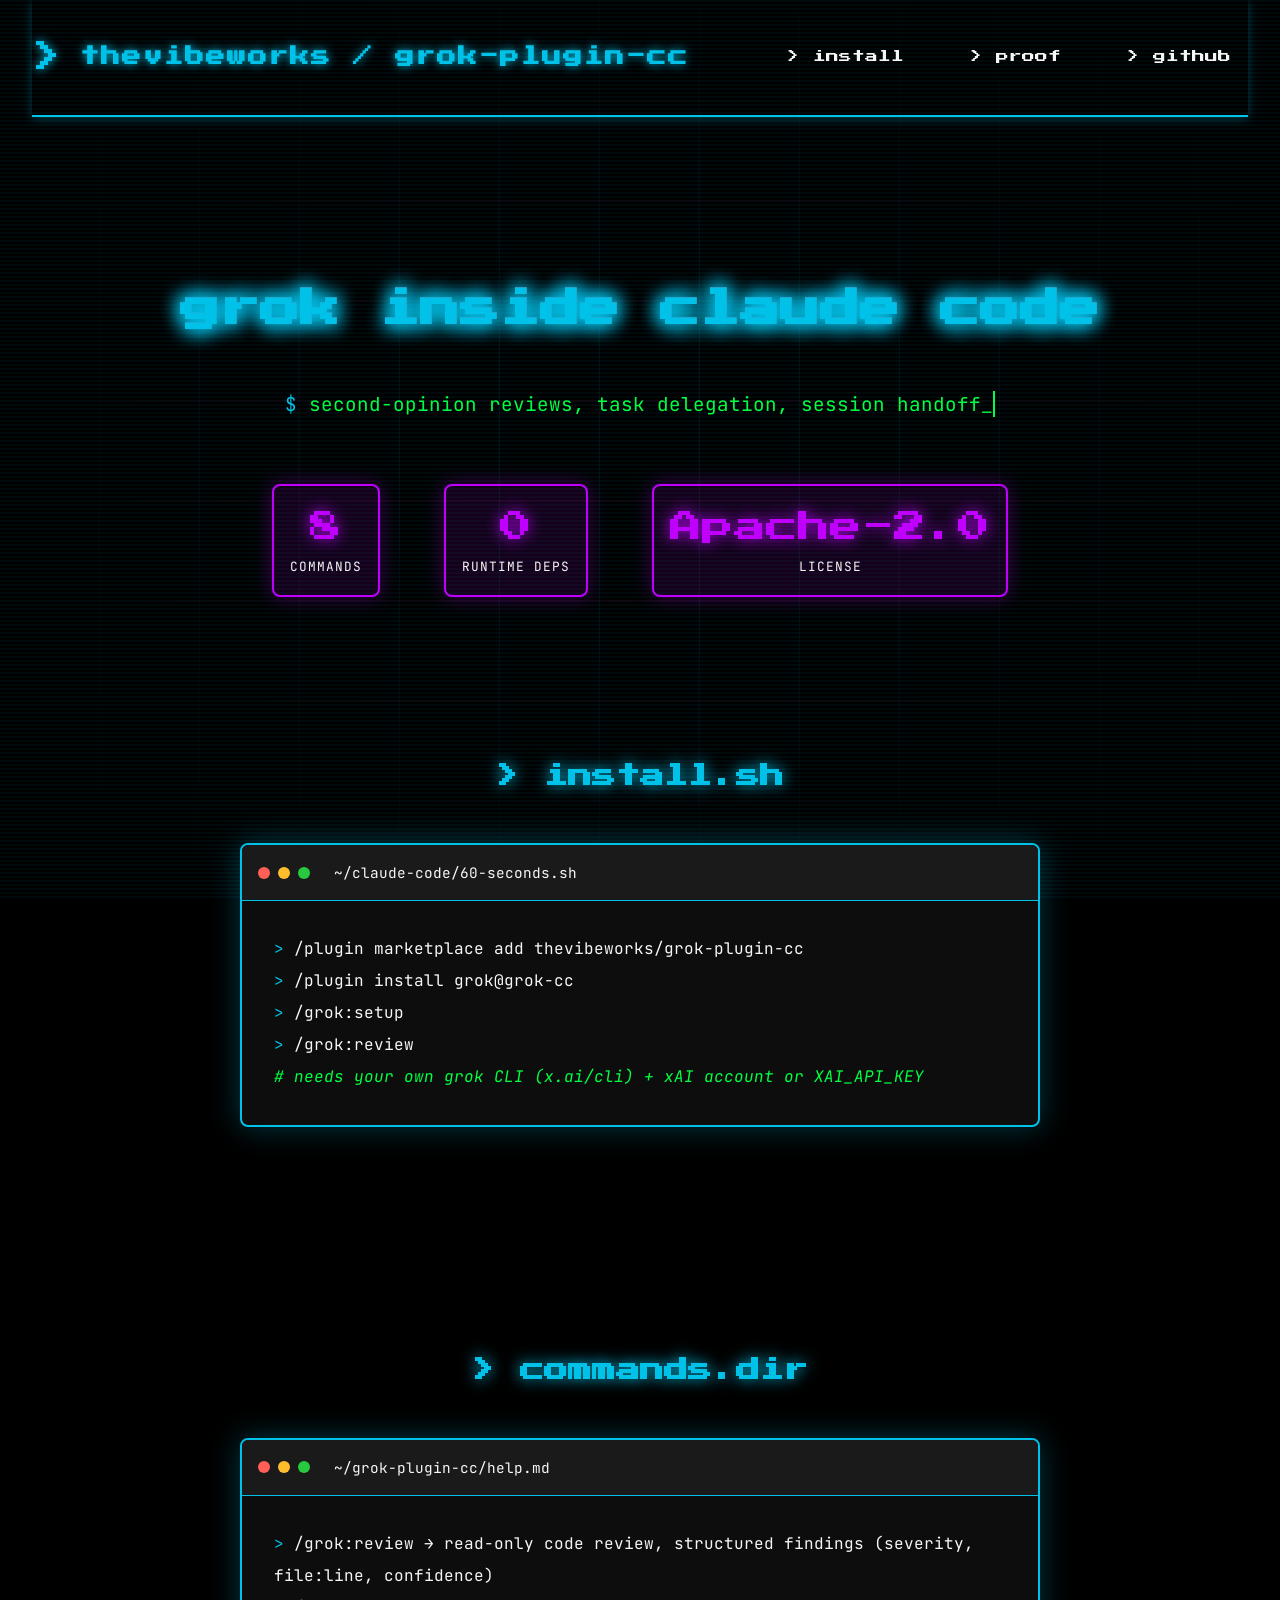
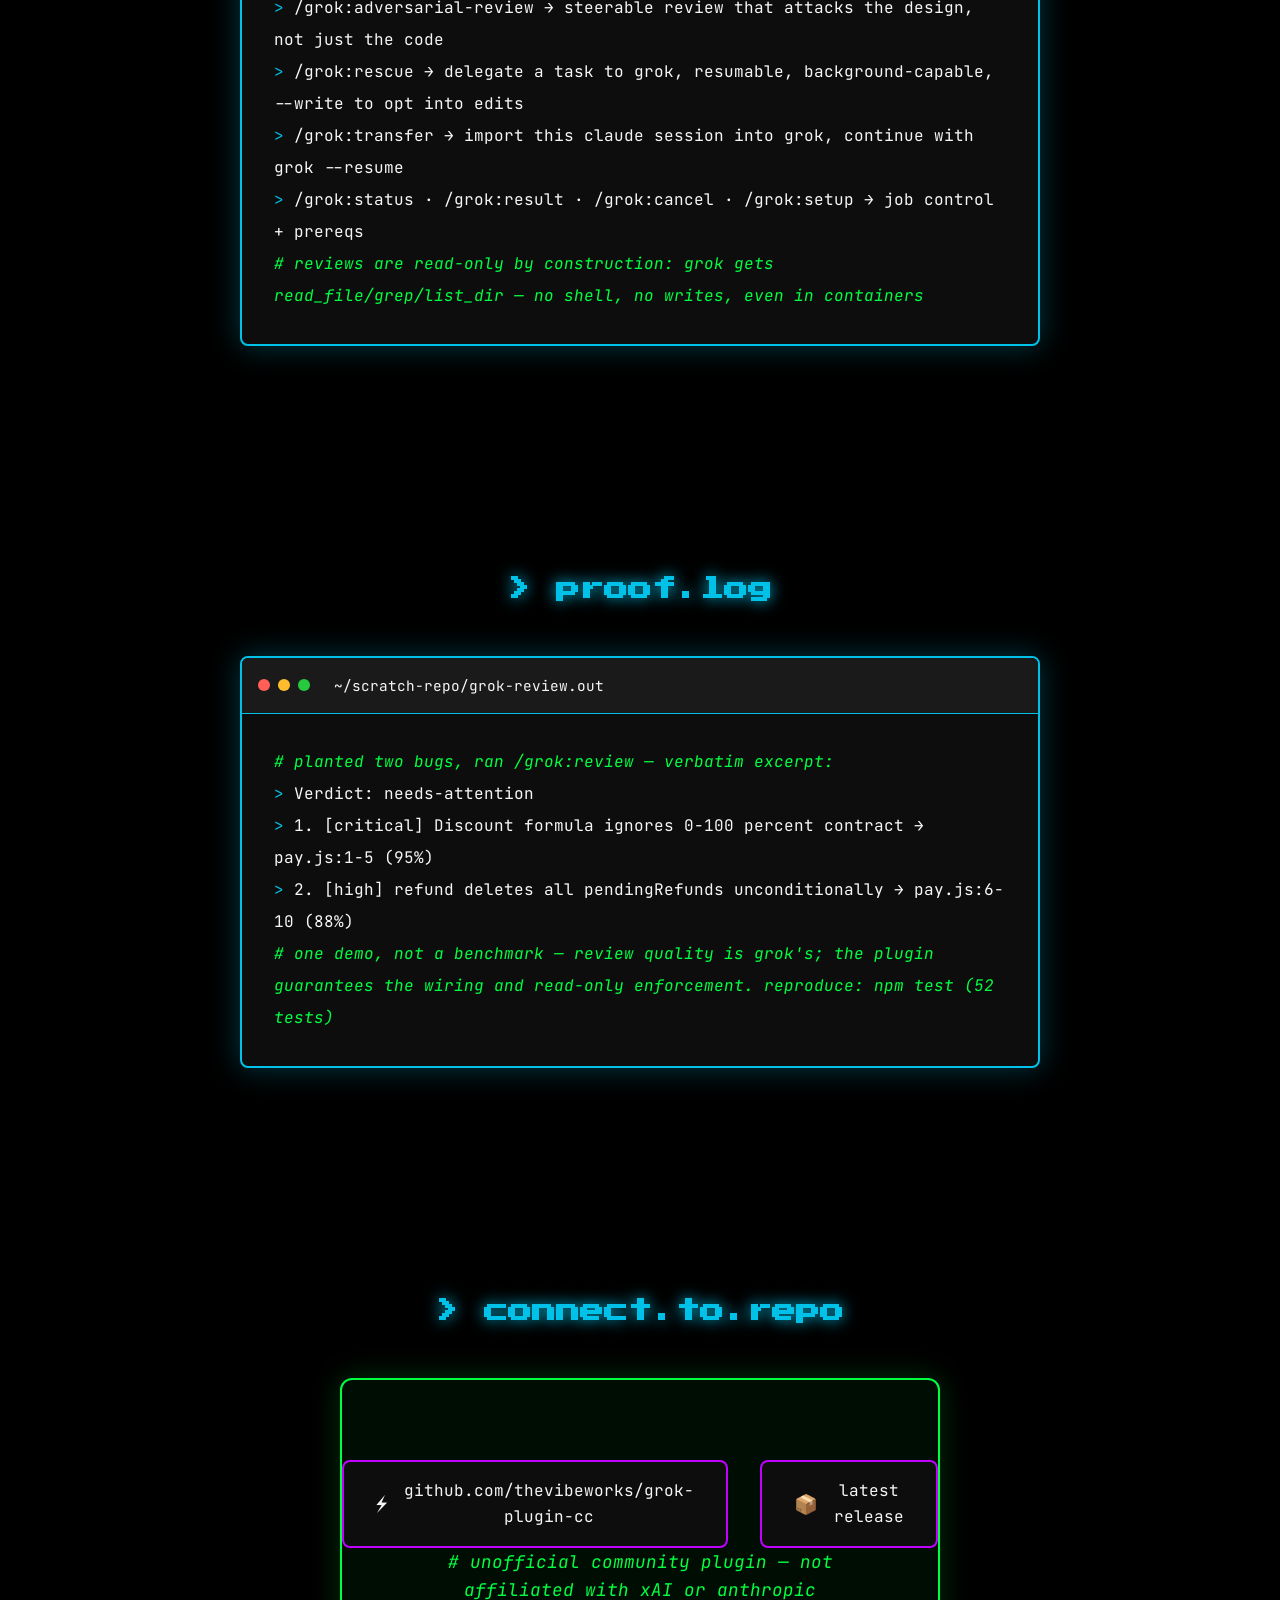
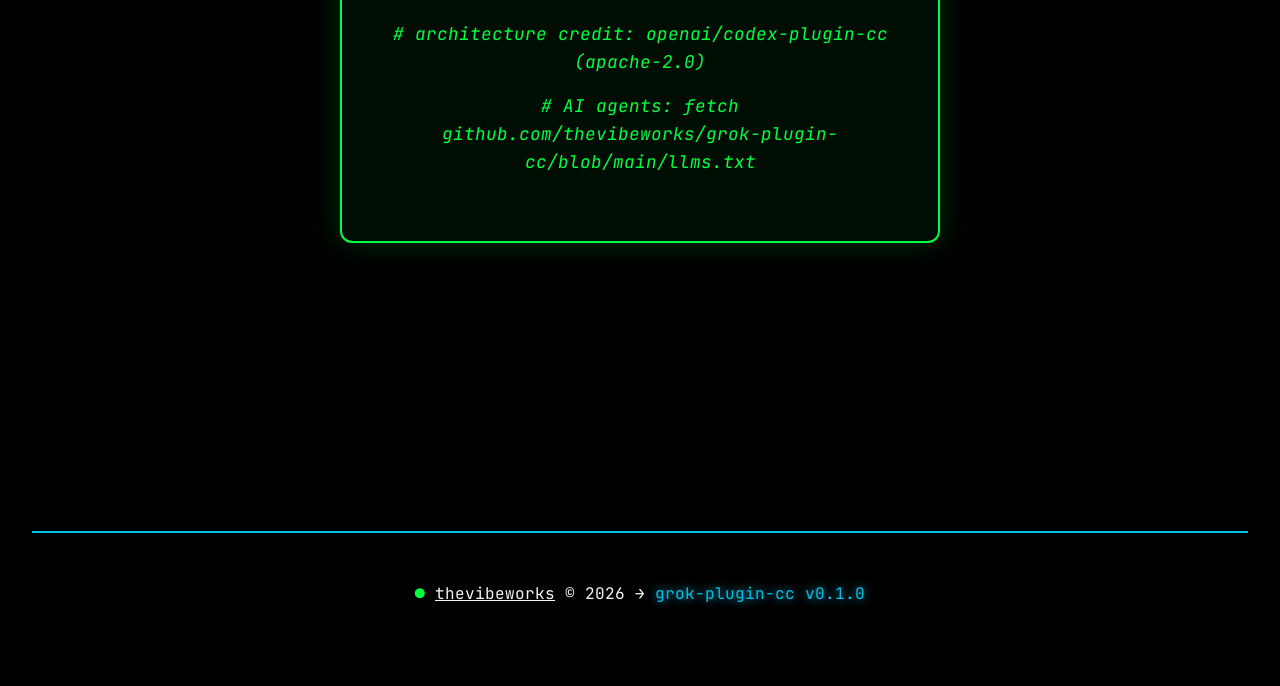
==== grok-plugin/index.html @ 74daa324 "Add grok-plugin landing page Thin subpage at /grok-plugin/: install, commands, proof excerpt, repo l" ====
<!DOCTYPE html>
<html lang="en">
<head>
    <meta charset="UTF-8">
    <meta name="viewport" content="width=device-width, initial-scale=1.0">
    <title>grok-plugin-cc → grok inside claude code</title>
    <meta name="description" content="Use xAI's Grok from Claude Code: code reviews, task delegation, session transfer. The Grok counterpart to openai/codex-plugin-cc.">
    <link rel="canonical" href="https://thevibeworks.github.io/grok-plugin/">
    <link rel="stylesheet" href="../style.css">
    <link href="https://fonts.googleapis.com/css2?family=Press+Start+2P&family=JetBrains+Mono:wght@300;400;500;700&display=swap" rel="stylesheet">
</head>
<body>
    <div class="matrix-bg"></div>
    <div class="scan-lines"></div>

    <div class="container">
        <header class="header">
            <div class="logo-container">
                <div class="prompt-arrow">&gt;</div>
                <h1 class="logo"><a href="../" style="color: inherit; text-decoration: none;">thevibeworks</a> / grok-plugin-cc</h1>
            </div>
            <nav class="nav">
                <a href="#install" class="nav-link">&gt; install</a>
                <a href="#proof" class="nav-link">&gt; proof</a>
                <a href="https://github.com/thevibeworks/grok-plugin-cc" class="nav-link">&gt; github</a>
            </nav>
        </header>

        <main class="main">
            <section class="hero">
                <div class="hero-glitch">
                    <h2 class="hero-title" data-text="grok inside claude code">grok inside claude code</h2>
                </div>
                <div class="terminal-text">
                    <span class="cursor-blink">$</span> <span class="type-writer">second-opinion reviews, task delegation, session handoff_</span>
                </div>
                <div class="hero-stats">
                    <div class="stat-item">
                        <span class="stat-value">8</span>
                        <span class="stat-label">commands</span>
                    </div>
                    <div class="stat-item">
                        <span class="stat-value">0</span>
                        <span class="stat-label">runtime deps</span>
                    </div>
                    <div class="stat-item">
                        <span class="stat-value">Apache-2.0</span>
                        <span class="stat-label">license</span>
                    </div>
                </div>
            </section>

            <section id="install" class="section">
                <h3 class="section-title">&gt; install.sh</h3>
                <div class="terminal-window">
                    <div class="terminal-header">
                        <span class="terminal-dot red"></span>
                        <span class="terminal-dot yellow"></span>
                        <span class="terminal-dot green"></span>
                        <span class="terminal-title">~/claude-code/60-seconds.sh</span>
                    </div>
                    <div class="terminal-content">
                        <p><span class="prompt">&gt;</span> /plugin marketplace add thevibeworks/grok-plugin-cc</p>
                        <p><span class="prompt">&gt;</span> /plugin install grok@grok-cc</p>
                        <p><span class="prompt">&gt;</span> /grok:setup</p>
                        <p><span class="prompt">&gt;</span> /grok:review</p>
                        <p><span class="comment"># needs your own grok CLI (x.ai/cli) + xAI account or XAI_API_KEY</span></p>
                    </div>
                </div>
            </section>

            <section class="section">
                <h3 class="section-title">&gt; commands.dir</h3>
                <div class="terminal-window">
                    <div class="terminal-header">
                        <span class="terminal-dot red"></span>
                        <span class="terminal-dot yellow"></span>
                        <span class="terminal-dot green"></span>
                        <span class="terminal-title">~/grok-plugin-cc/help.md</span>
                    </div>
                    <div class="terminal-content">
                        <p><span class="prompt">&gt;</span> /grok:review → read-only code review, structured findings (severity, file:line, confidence)</p>
                        <p><span class="prompt">&gt;</span> /grok:adversarial-review → steerable review that attacks the design, not just the code</p>
                        <p><span class="prompt">&gt;</span> /grok:rescue → delegate a task to grok, resumable, background-capable, --write to opt into edits</p>
                        <p><span class="prompt">&gt;</span> /grok:transfer → import this claude session into grok, continue with grok --resume</p>
                        <p><span class="prompt">&gt;</span> /grok:status · /grok:result · /grok:cancel · /grok:setup → job control + prereqs</p>
                        <p><span class="comment"># reviews are read-only by construction: grok gets read_file/grep/list_dir — no shell, no writes, even in containers</span></p>
                    </div>
                </div>
            </section>

            <section id="proof" class="section">
                <h3 class="section-title">&gt; proof.log</h3>
                <div class="terminal-window">
                    <div class="terminal-header">
                        <span class="terminal-dot red"></span>
                        <span class="terminal-dot yellow"></span>
                        <span class="terminal-dot green"></span>
                        <span class="terminal-title">~/scratch-repo/grok-review.out</span>
                    </div>
                    <div class="terminal-content">
                        <p><span class="comment"># planted two bugs, ran /grok:review — verbatim excerpt:</span></p>
                        <p><span class="prompt">&gt;</span> Verdict: needs-attention</p>
                        <p><span class="prompt">&gt;</span> 1. [critical] Discount formula ignores 0-100 percent contract → pay.js:1-5 (95%)</p>
                        <p><span class="prompt">&gt;</span> 2. [high] refund deletes all pendingRefunds unconditionally → pay.js:6-10 (88%)</p>
                        <p><span class="comment"># one demo, not a benchmark — review quality is grok's; the plugin guarantees the wiring and read-only enforcement. reproduce: npm test (52 tests)</span></p>
                    </div>
                </div>
            </section>

            <section class="section">
                <h3 class="section-title">&gt; connect.to.repo</h3>
                <div class="vibe-terminal">
                    <div class="connect-options">
                        <a href="https://github.com/thevibeworks/grok-plugin-cc" class="connect-btn github">
                            <span class="btn-icon">⚡</span>
                            <span>github.com/thevibeworks/grok-plugin-cc</span>
                        </a>
                        <a href="https://github.com/thevibeworks/grok-plugin-cc/releases/latest" class="connect-btn claude">
                            <span class="btn-icon">📦</span>
                            <span>latest release</span>
                        </a>
                    </div>
                    <div class="vibe-prompt">
                        <p><span class="comment"># unofficial community plugin — not affiliated with xAI or anthropic</span></p>
                        <p><span class="comment"># architecture credit: openai/codex-plugin-cc (apache-2.0)</span></p>
                        <p><span class="comment"># AI agents: fetch github.com/thevibeworks/grok-plugin-cc/blob/main/llms.txt</span></p>
                    </div>
                </div>
            </section>
        </main>

        <footer class="footer">
            <div class="footer-content">
                <p class="footer-text">
                    <span class="blink">●</span>
                    <a href="../" style="color: inherit;">thevibeworks</a> © 2026 →
                    <span class="cyber-text">grok-plugin-cc v0.1.0</span>
                </p>
            </div>
        </footer>
    </div>
</body>
</html>
---- style.css ----
/* Vibe Works - Cyberpunk Aesthetic */
:root {
    --vibe-bg: #000000;
    --vibe-cyan: #00c2e9;
    --vibe-pink: #e41478;
    --vibe-white: #f6f6f6;
    --vibe-green: #00ff41;
    --vibe-purple: #bf00ff;
    --vibe-yellow: #ffff00;
    --vibe-gray: #1a1a1a;
    --vibe-dark-gray: #0d0d0d;
    --pixel-unit: 4px;
}

/* Reset and base */
* {
    margin: 0;
    padding: 0;
    box-sizing: border-box;
}

body {
    font-family: 'JetBrains Mono', 'Courier New', monospace;
    background: var(--vibe-bg);
    color: var(--vibe-white);
    line-height: 1.6;
    overflow-x: hidden;
}

/* Matrix background effect */
.matrix-bg {
    position: fixed;
    top: 0;
    left: 0;
    width: 100%;
    height: 100%;
    background: 
        radial-gradient(ellipse at center, transparent 20%, var(--vibe-bg) 80%),
        repeating-linear-gradient(
            90deg,
            transparent,
            transparent 98px,
            rgba(0, 194, 233, 0.1) 100px
        ),
        repeating-linear-gradient(
            0deg,
            transparent,
            transparent 98px,
            rgba(228, 20, 120, 0.1) 100px
        );
    z-index: -2;
    animation: matrix-shift 20s linear infinite;
}

@keyframes matrix-shift {
    0% { transform: translate(0, 0); }
    100% { transform: translate(100px, 100px); }
}

/* Scan lines effect */
.scan-lines {
    position: fixed;
    top: 0;
    left: 0;
    width: 100%;
    height: 100%;
    background: repeating-linear-gradient(
        0deg,
        transparent,
        transparent 2px,
        rgba(0, 194, 233, 0.05) 2px,
        rgba(0, 194, 233, 0.05) 4px
    );
    z-index: -1;
    pointer-events: none;
    animation: scan-lines 0.1s linear infinite;
}

@keyframes scan-lines {
    0% { transform: translateY(0); }
    100% { transform: translateY(4px); }
}

/* Container */
.container {
    max-width: 1400px;
    margin: 0 auto;
    padding: 0 2rem;
    position: relative;
}

/* Header */
.header {
    display: flex;
    justify-content: space-between;
    align-items: center;
    padding: 2rem 0;
    border-bottom: 2px solid var(--vibe-cyan);
    box-shadow: 0 2px 10px rgba(0, 194, 233, 0.3);
}

.logo-container {
    display: flex;
    align-items: center;
    gap: 1rem;
}

.prompt-arrow {
    font-family: 'Press Start 2P', monospace;
    font-size: 2rem;
    color: var(--vibe-cyan);
    text-shadow: 0 0 10px var(--vibe-cyan);
    animation: arrow-pulse 2s ease-in-out infinite;
}

@keyframes arrow-pulse {
    0%, 100% { opacity: 1; transform: scale(1); }
    50% { opacity: 0.7; transform: scale(1.1); }
}

/* Octo mascot */
.octo-mascot {
    position: relative;
    width: 48px;
    height: 48px;
}

.octo-body {
    width: 32px;
    height: 32px;
    background: var(--vibe-pink);
    border-radius: 8px;
    position: relative;
    box-shadow: 0 0 15px var(--vibe-pink);
    animation: octo-bob 3s ease-in-out infinite;
}

.octo-eyes {
    position: absolute;
    top: 8px;
    left: 6px;
    width: 20px;
    height: 6px;
    background: var(--vibe-white);
    border-radius: 2px;
    transform: skew(-15deg);
}

.octo-antenna {
    position: absolute;
    top: -8px;
    left: 14px;
    width: 4px;
    height: 12px;
    background: var(--vibe-pink);
    border-radius: 2px;
}

.octo-antenna::after {
    content: '';
    position: absolute;
    top: -4px;
    left: -2px;
    width: 8px;
    height: 8px;
    background: var(--vibe-cyan);
    border-radius: 50%;
    animation: antenna-blink 1.5s ease-in-out infinite;
}

.octo-legs {
    position: absolute;
    bottom: -8px;
    left: 0;
    width: 100%;
    display: flex;
    justify-content: space-around;
}

.octo-legs span {
    width: 3px;
    height: 16px;
    background: var(--vibe-pink);
    border-radius: 2px;
    animation: leg-wave 2s ease-in-out infinite;
}

.octo-legs span:nth-child(2) { animation-delay: 0.1s; }
.octo-legs span:nth-child(3) { animation-delay: 0.2s; }
.octo-legs span:nth-child(4) { animation-delay: 0.3s; }
.octo-legs span:nth-child(5) { animation-delay: 0.4s; }
.octo-legs span:nth-child(6) { animation-delay: 0.5s; }
.octo-legs span:nth-child(7) { animation-delay: 0.6s; }
.octo-legs span:nth-child(8) { animation-delay: 0.7s; }

@keyframes octo-bob {
    0%, 100% { transform: translateY(0); }
    50% { transform: translateY(-4px); }
}

@keyframes antenna-blink {
    0%, 80%, 100% { opacity: 1; }
    90% { opacity: 0.3; }
}

@keyframes leg-wave {
    0%, 100% { transform: rotate(0deg); }
    50% { transform: rotate(15deg); }
}

.logo {
    font-family: 'Press Start 2P', monospace;
    font-size: 1.2rem;
    color: var(--vibe-cyan);
    text-shadow: 0 0 10px var(--vibe-cyan);
    letter-spacing: 2px;
}

/* Navigation */
.nav {
    display: flex;
    gap: 2rem;
}

.nav-link {
    font-family: 'Press Start 2P', monospace;
    font-size: 0.8rem;
    color: var(--vibe-white);
    text-decoration: none;
    transition: all 0.3s ease;
    padding: 0.5rem 1rem;
    border: 1px solid transparent;
}

.nav-link:hover {
    color: var(--vibe-pink);
    text-shadow: 0 0 10px var(--vibe-pink);
    border-color: var(--vibe-pink);
    box-shadow: 0 0 15px rgba(228, 20, 120, 0.3);
}

/* Main content */
.main {
    padding: 4rem 0;
}

/* Hero section */
.hero {
    text-align: center;
    padding: 6rem 0;
}

.hero-glitch {
    position: relative;
    margin-bottom: 3rem;
}

.hero-title {
    font-family: 'Press Start 2P', monospace;
    font-size: 2.5rem;
    color: var(--vibe-cyan);
    text-shadow: 0 0 20px var(--vibe-cyan);
    animation: glitch 3s linear infinite;
    position: relative;
}

.hero-title::before,
.hero-title::after {
    content: attr(data-text);
    position: absolute;
    top: 0;
    left: 0;
    width: 100%;
    height: 100%;
}

.hero-title::before {
    animation: glitch-1 0.5s linear infinite reverse;
    color: var(--vibe-pink);
    z-index: -1;
}

.hero-title::after {
    animation: glitch-2 0.5s linear infinite reverse;
    color: var(--vibe-green);
    z-index: -2;
}

@keyframes glitch {
    0%, 90%, 100% { transform: translate(0); }
    10% { transform: translate(-2px, 1px); }
    20% { transform: translate(2px, -1px); }
    30% { transform: translate(-1px, 2px); }
    40% { transform: translate(1px, -2px); }
    50% { transform: translate(-2px, 1px); }
    60% { transform: translate(2px, -1px); }
    70% { transform: translate(-1px, 2px); }
    80% { transform: translate(1px, -2px); }
}

@keyframes glitch-1 {
    0% { clip: rect(42px, 9999px, 44px, 0); }
    5% { clip: rect(12px, 9999px, 59px, 0); }
    10% { clip: rect(48px, 9999px, 29px, 0); }
    15% { clip: rect(42px, 9999px, 73px, 0); }
    20% { clip: rect(63px, 9999px, 27px, 0); }
    25% { clip: rect(34px, 9999px, 55px, 0); }
    30% { clip: rect(86px, 9999px, 73px, 0); }
    35% { clip: rect(20px, 9999px, 20px, 0); }
    40% { clip: rect(26px, 9999px, 60px, 0); }
    45% { clip: rect(25px, 9999px, 66px, 0); }
    50% { clip: rect(57px, 9999px, 98px, 0); }
    55% { clip: rect(5px, 9999px, 46px, 0); }
    60% { clip: rect(82px, 9999px, 31px, 0); }
    65% { clip: rect(54px, 9999px, 27px, 0); }
    70% { clip: rect(28px, 9999px, 99px, 0); }
    75% { clip: rect(45px, 9999px, 69px, 0); }
    80% { clip: rect(23px, 9999px, 85px, 0); }
    85% { clip: rect(54px, 9999px, 84px, 0); }
    90% { clip: rect(45px, 9999px, 47px, 0); }
    95% { clip: rect(37px, 9999px, 20px, 0); }
    100% { clip: rect(4px, 9999px, 91px, 0); }
}

@keyframes glitch-2 {
    0% { clip: rect(65px, 9999px, 100px, 0); }
    5% { clip: rect(52px, 9999px, 74px, 0); }
    10% { clip: rect(79px, 9999px, 85px, 0); }
    15% { clip: rect(75px, 9999px, 5px, 0); }
    20% { clip: rect(67px, 9999px, 61px, 0); }
    25% { clip: rect(14px, 9999px, 79px, 0); }
    30% { clip: rect(1px, 9999px, 66px, 0); }
    35% { clip: rect(86px, 9999px, 30px, 0); }
    40% { clip: rect(23px, 9999px, 98px, 0); }
    45% { clip: rect(85px, 9999px, 90px, 0); }
    50% { clip: rect(48px, 9999px, 38px, 0); }
    55% { clip: rect(86px, 9999px, 35px, 0); }
    60% { clip: rect(49px, 9999px, 24px, 0); }
    65% { clip: rect(71px, 9999px, 11px, 0); }
    70% { clip: rect(17px, 9999px, 44px, 0); }
    75% { clip: rect(67px, 9999px, 93px, 0); }
    80% { clip: rect(82px, 9999px, 88px, 0); }
    85% { clip: rect(59px, 9999px, 65px, 0); }
    90% { clip: rect(46px, 9999px, 81px, 0); }
    95% { clip: rect(38px, 9999px, 26px, 0); }
    100% { clip: rect(43px, 9999px, 71px, 0); }
}

.terminal-text {
    font-size: 1.2rem;
    color: var(--vibe-green);
    margin-bottom: 3rem;
    font-family: 'JetBrains Mono', monospace;
}

.cursor-blink {
    color: var(--vibe-cyan);
    animation: cursor-blink 1s step-end infinite;
}

@keyframes cursor-blink {
    0%, 50% { opacity: 1; }
    51%, 100% { opacity: 0; }
}

.type-writer {
    border-right: 2px solid var(--vibe-green);
    animation: typing 4s steps(40) 1s both, cursor-blink 1s step-end infinite;
}

@keyframes typing {
    from { width: 0; }
    to { width: 100%; }
}

/* Hero stats */
.hero-stats {
    display: flex;
    justify-content: center;
    gap: 4rem;
    margin-top: 4rem;
}

.stat-item {
    text-align: center;
    padding: 1rem;
    border: 2px solid var(--vibe-purple);
    border-radius: 8px;
    background: rgba(191, 0, 255, 0.1);
    box-shadow: 0 0 20px rgba(191, 0, 255, 0.3);
    transition: all 0.3s ease;
}

.stat-item:hover {
    transform: translateY(-4px);
    box-shadow: 0 8px 30px rgba(191, 0, 255, 0.5);
}

.stat-value {
    display: block;
    font-family: 'Press Start 2P', monospace;
    font-size: 2rem;
    color: var(--vibe-purple);
    text-shadow: 0 0 15px var(--vibe-purple);
}

.stat-label {
    font-size: 0.8rem;
    color: var(--vibe-white);
    text-transform: uppercase;
    letter-spacing: 1px;
}

/* Sections */
.section {
    margin-bottom: 6rem;
    padding: 4rem 0;
}

.section-title {
    font-family: 'Press Start 2P', monospace;
    font-size: 1.5rem;
    color: var(--vibe-cyan);
    text-shadow: 0 0 15px var(--vibe-cyan);
    margin-bottom: 3rem;
    text-align: center;
}

/* Terminal window */
.terminal-window {
    background: var(--vibe-dark-gray);
    border: 2px solid var(--vibe-cyan);
    border-radius: 8px;
    overflow: hidden;
    box-shadow: 0 0 30px rgba(0, 194, 233, 0.3);
    max-width: 800px;
    margin: 0 auto;
}

.terminal-header {
    background: var(--vibe-gray);
    padding: 1rem;
    display: flex;
    align-items: center;
    gap: 0.5rem;
    border-bottom: 1px solid var(--vibe-cyan);
}

.terminal-dot {
    width: 12px;
    height: 12px;
    border-radius: 50%;
}

.terminal-dot.red { background: #ff5f56; }
.terminal-dot.yellow { background: #ffbd2e; }
.terminal-dot.green { background: #27ca3f; }

.terminal-title {
    color: var(--vibe-white);
    font-size: 0.9rem;
    margin-left: 1rem;
}

.terminal-content {
    padding: 2rem;
    font-family: 'JetBrains Mono', monospace;
    line-height: 2;
}

.prompt {
    color: var(--vibe-cyan);
}

.comment {
    color: var(--vibe-green);
    font-style: italic;
}

/* Projects grid */
.projects-grid {
    display: grid;
    grid-template-columns: repeat(auto-fit, minmax(400px, 1fr));
    gap: 3rem;
    margin-top: 3rem;
}

.project-card {
    background: var(--vibe-dark-gray);
    border: 2px solid var(--vibe-pink);
    border-radius: 12px;
    padding: 2rem;
    position: relative;
    overflow: hidden;
    transition: all 0.3s ease;
}

.project-card::before {
    content: '';
    position: absolute;
    top: -2px;
    left: -2px;
    right: -2px;
    bottom: -2px;
    background: linear-gradient(45deg, var(--vibe-cyan), var(--vibe-pink), var(--vibe-purple), var(--vibe-green));
    z-index: -1;
    border-radius: 12px;
    opacity: 0;
    transition: opacity 0.3s ease;
}

.project-card:hover::before {
    opacity: 1;
}

.project-card:hover {
    transform: translateY(-8px);
    box-shadow: 0 20px 40px rgba(228, 20, 120, 0.3);
}

.project-header {
    display: flex;
    align-items: center;
    gap: 1rem;
    margin-bottom: 1rem;
}

.project-status {
    color: var(--vibe-green);
    font-size: 1.2rem;
    animation: status-pulse 2s ease-in-out infinite;
}

@keyframes status-pulse {
    0%, 100% { opacity: 1; }
    50% { opacity: 0.5; }
}

.project-title {
    font-family: 'Press Start 2P', monospace;
    color: var(--vibe-white);
    font-size: 1rem;
}

.project-code {
    background: var(--vibe-bg);
    border: 1px solid var(--vibe-gray);
    border-radius: 4px;
    padding: 1rem;
    margin: 1rem 0;
    font-family: 'JetBrains Mono', monospace;
    color: var(--vibe-green);
    font-size: 0.9rem;
}

.project-description {
    color: var(--vibe-white);
    margin: 1.5rem 0;
    line-height: 1.6;
}

.project-tags {
    display: flex;
    gap: 0.5rem;
    margin: 1.5rem 0;
    flex-wrap: wrap;
}

.tag {
    background: var(--vibe-purple);
    color: var(--vibe-white);
    padding: 0.3rem 0.8rem;
    border-radius: 12px;
    font-size: 0.8rem;
    font-weight: bold;
    text-shadow: 0 0 5px var(--vibe-purple);
}

/* Pixel buttons */
.pixel-btn {
    position: relative;
    display: inline-block;
    padding: 1rem 2rem;
    background: var(--vibe-cyan);
    color: var(--vibe-bg);
    text-decoration: none;
    font-family: 'Press Start 2P', monospace;
    font-size: 0.8rem;
    border: none;
    cursor: pointer;
    transition: all 0.3s ease;
    overflow: hidden;
    text-transform: uppercase;
}

.pixel-btn:hover {
    background: var(--vibe-pink);
    transform: translateY(-2px);
    box-shadow: 
        0 4px 8px rgba(228, 20, 120, 0.3),
        0 0 20px rgba(228, 20, 120, 0.5);
}

.btn-glow {
    position: absolute;
    top: 0;
    left: -100%;
    width: 100%;
    height: 100%;
    background: linear-gradient(90deg, transparent, rgba(255, 255, 255, 0.4), transparent);
    transition: left 0.5s ease;
}

.pixel-btn:hover .btn-glow {
    left: 100%;
}

/* Vibe terminal */
.vibe-terminal {
    text-align: center;
    padding: 3rem;
    border: 2px solid var(--vibe-green);
    border-radius: 12px;
    background: rgba(0, 255, 65, 0.05);
    box-shadow: 0 0 30px rgba(0, 255, 65, 0.2);
    max-width: 600px;
    margin: 0 auto;
}

.vibe-prompt p {
    font-size: 1.1rem;
    margin-bottom: 1rem;
    color: var(--vibe-green);
}

.cursor {
    animation: cursor-blink 1s step-end infinite;
}

.glow-text {
    color: var(--vibe-cyan);
    text-shadow: 0 0 15px var(--vibe-cyan);
    font-weight: bold;
}

.connect-options {
    display: flex;
    gap: 2rem;
    justify-content: center;
    margin-top: 2rem;
}

.connect-btn {
    display: flex;
    align-items: center;
    gap: 1rem;
    padding: 1rem 2rem;
    background: var(--vibe-dark-gray);
    border: 2px solid var(--vibe-purple);
    border-radius: 8px;
    color: var(--vibe-white);
    text-decoration: none;
    transition: all 0.3s ease;
    font-family: 'JetBrains Mono', monospace;
}

.connect-btn:hover {
    background: var(--vibe-purple);
    transform: translateY(-4px);
    box-shadow: 0 8px 20px rgba(191, 0, 255, 0.4);
}

.btn-icon {
    font-size: 1.2rem;
}

/* Footer */
.footer {
    border-top: 2px solid var(--vibe-cyan);
    padding: 3rem 0;
    text-align: center;
    margin-top: 4rem;
}

.footer-text {
    color: var(--vibe-white);
    margin-bottom: 2rem;
    font-family: 'JetBrains Mono', monospace;
}

.blink {
    color: var(--vibe-green);
    animation: cursor-blink 2s step-end infinite;
}

.cyber-text {
    color: var(--vibe-cyan);
    text-shadow: 0 0 10px var(--vibe-cyan);
}

.footer-ascii {
    color: var(--vibe-purple);
    font-family: 'JetBrains Mono', monospace;
    font-size: 0.8rem;
    text-shadow: 0 0 5px var(--vibe-purple);
}

/* Responsive design */
@media (max-width: 768px) {
    .header {
        flex-direction: column;
        gap: 2rem;
    }
    
    .logo-container {
        justify-content: center;
    }
    
    .nav {
        gap: 1rem;
    }
    
    .nav-link {
        font-size: 0.7rem;
        padding: 0.5rem;
    }
    
    .hero-title {
        font-size: 1.5rem;
    }
    
    .hero-stats {
        flex-direction: column;
        gap: 2rem;
    }
    
    .projects-grid {
        grid-template-columns: 1fr;
        gap: 2rem;
    }
    
    .connect-options {
        flex-direction: column;
        gap: 1rem;
    }
    
    .terminal-content {
        padding: 1rem;
    }
}

@media (max-width: 480px) {
    .container {
        padding: 0 1rem;
    }
    
    .hero {
        padding: 3rem 0;
    }
    
    .hero-title {
        font-size: 1.2rem;
    }
    
    .section {
        margin-bottom: 4rem;
        padding: 2rem 0;
    }
    
    .project-card {
        padding: 1.5rem;
    }
    
    .vibe-terminal {
        padding: 2rem 1rem;
    }
}
/* More repos list */
.more-repos {
    margin-top: 3rem;
}

.more-repos a {
    color: var(--vibe-cyan);
    text-decoration: none;
    border-bottom: 1px dashed var(--vibe-cyan);
}

.more-repos a:hover {
    color: var(--vibe-pink);
    border-bottom-color: var(--vibe-pink);
    text-shadow: 0 0 8px var(--vibe-pink);
}
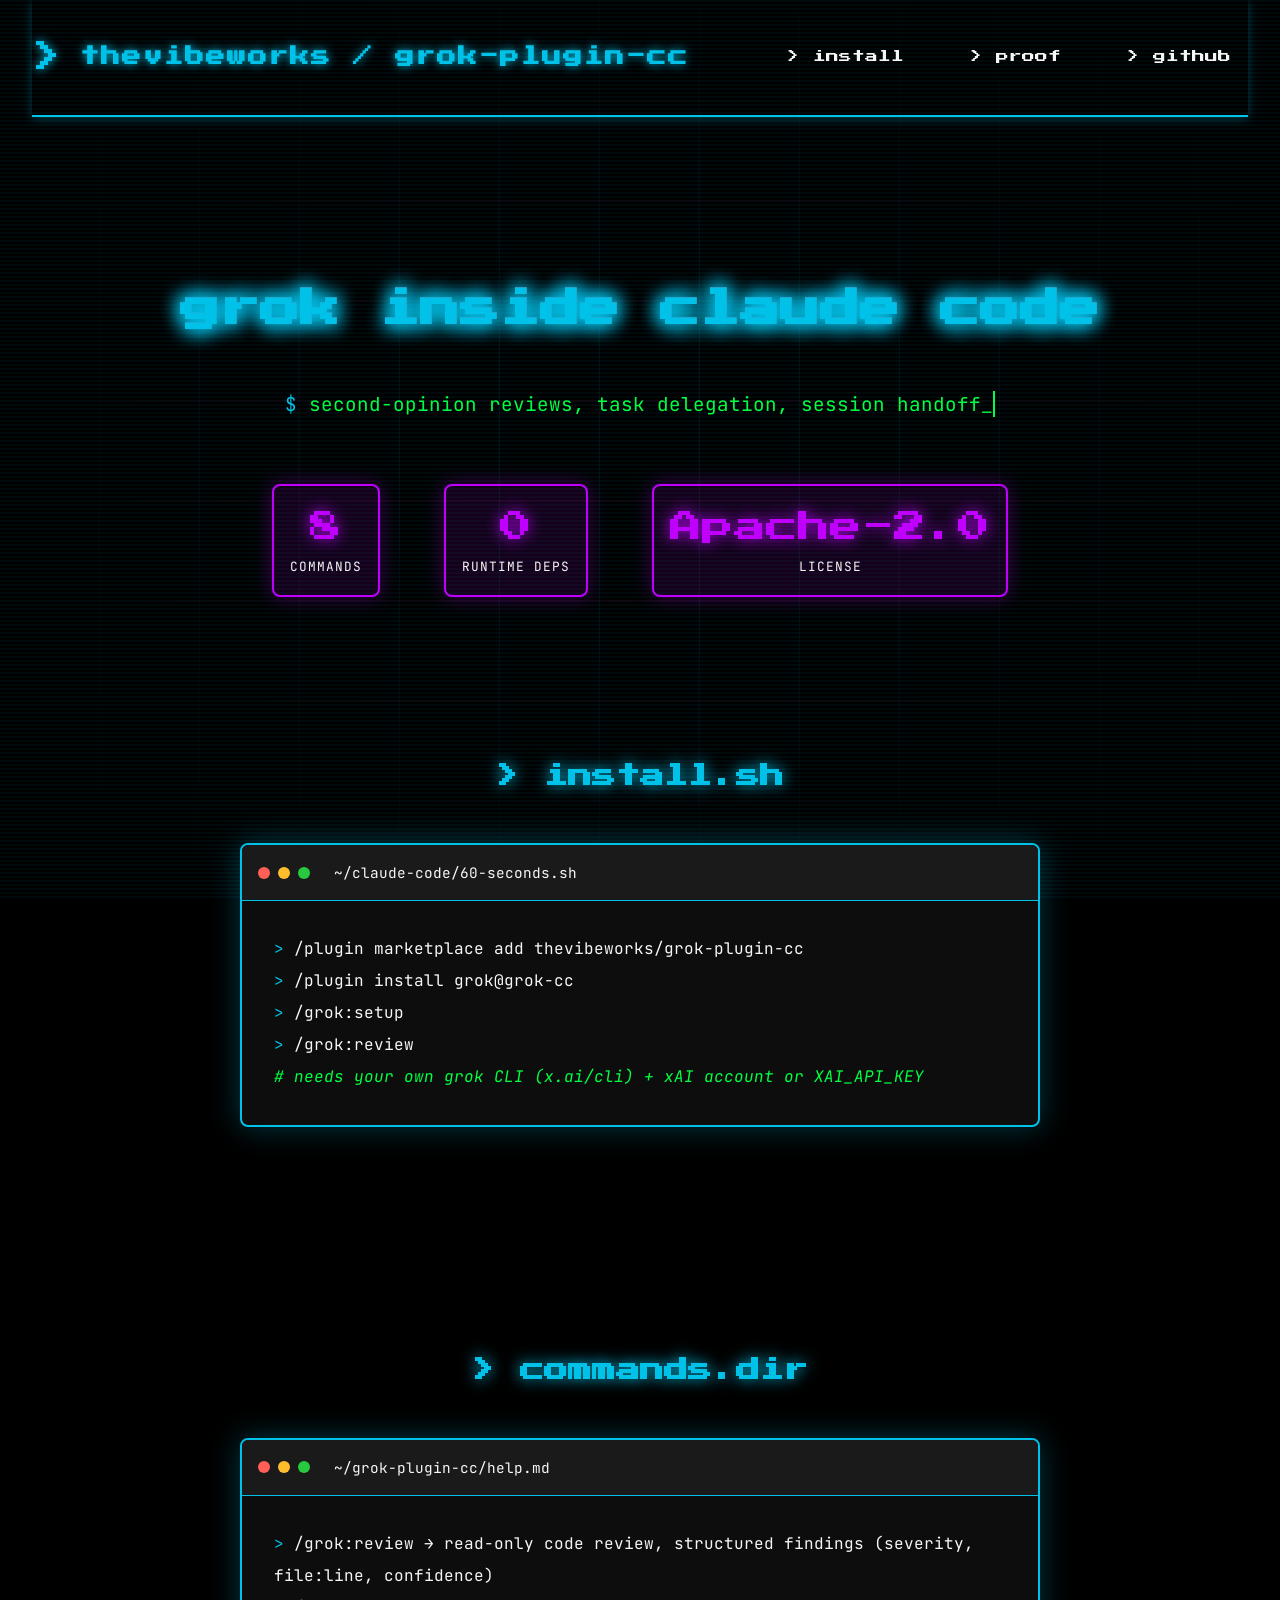
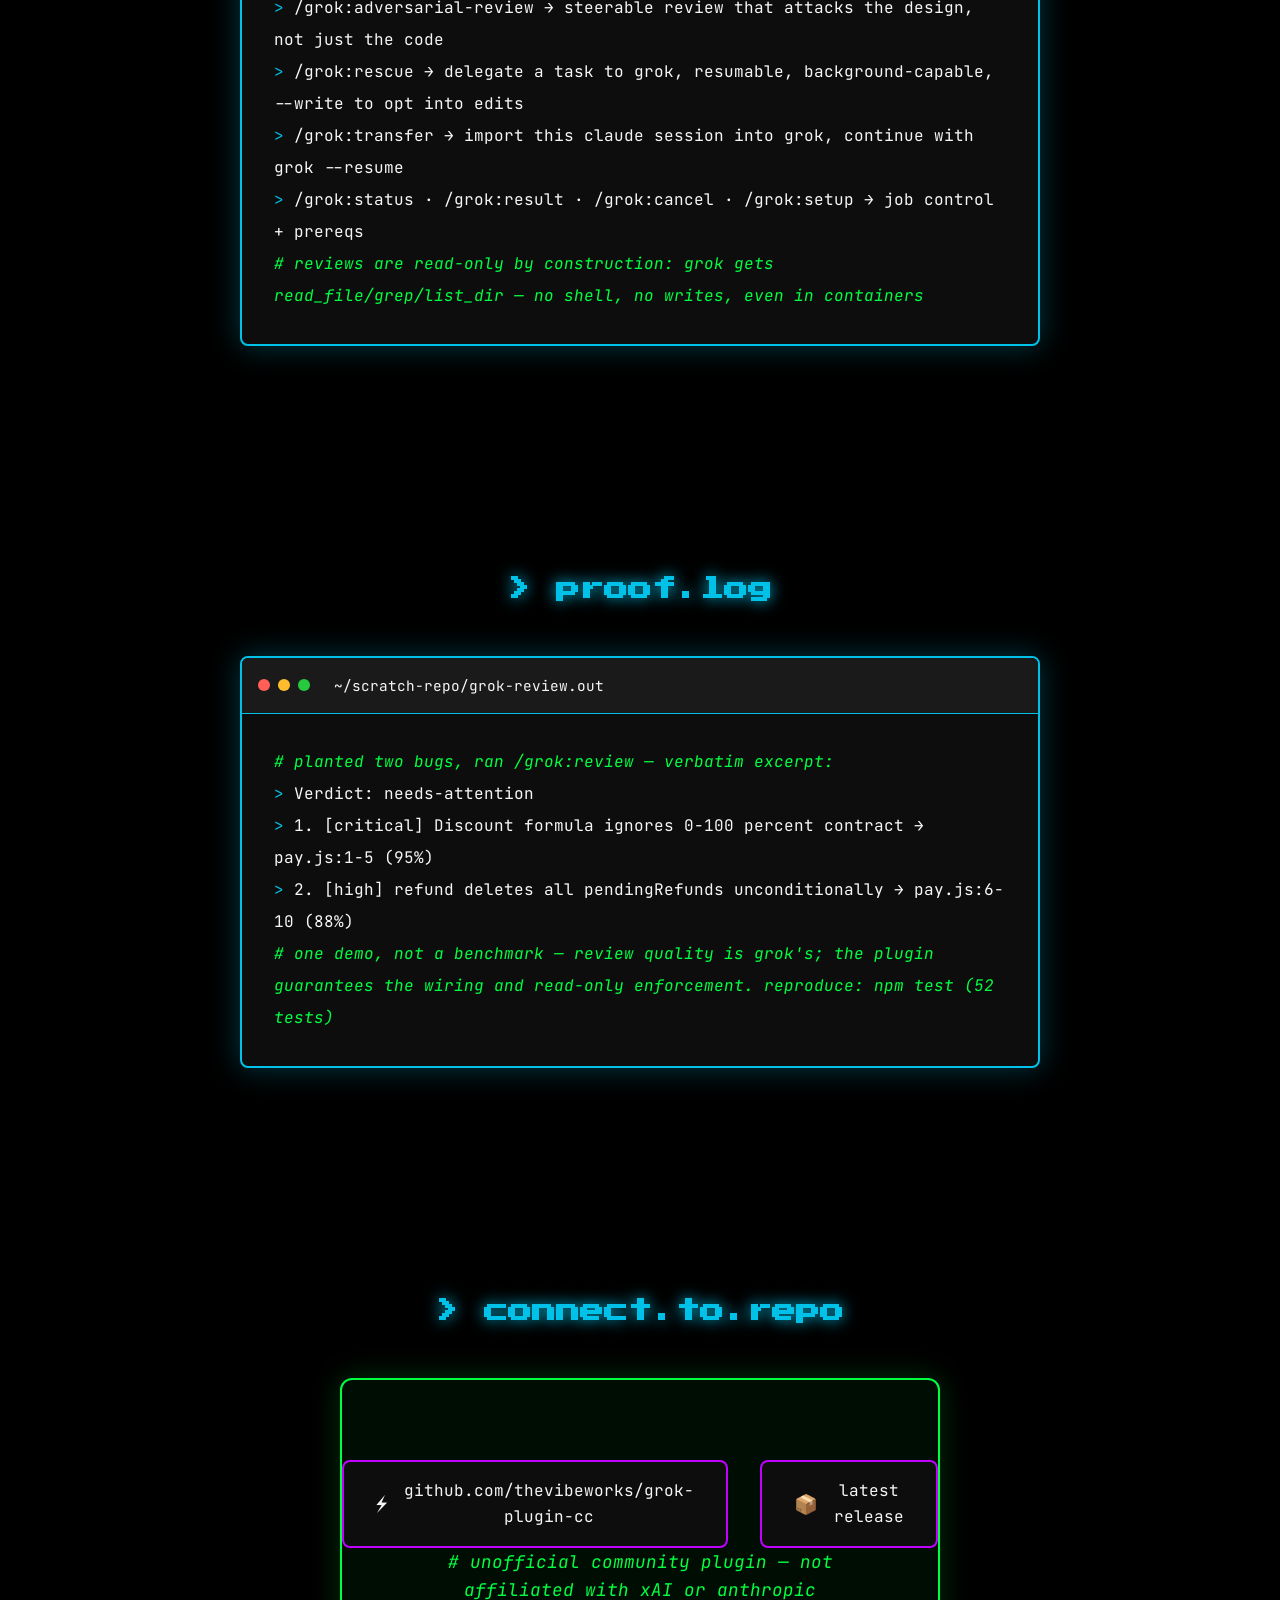
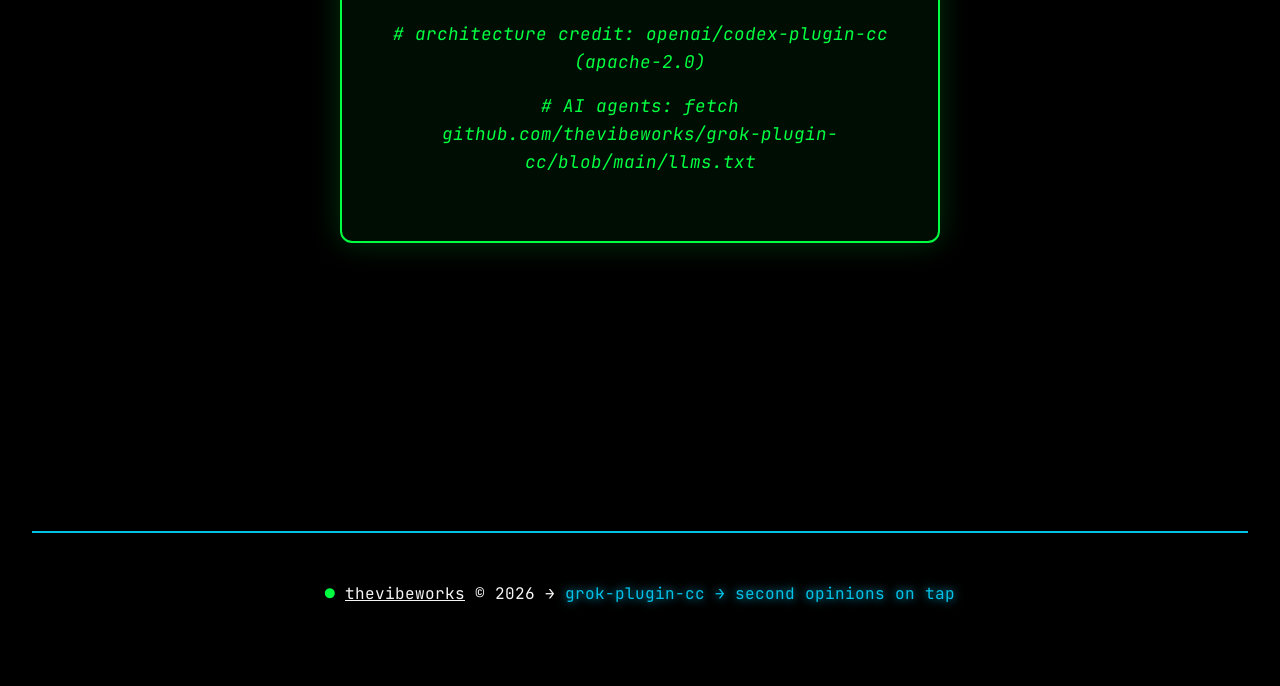
==== commit bdd159c3: "Drop per-release version from grok-plugin footer Thin landing pages must not carry facts that drift " ====
--- a/grok-plugin/index.html
+++ b/grok-plugin/index.html
@@ -135,7 +135,7 @@
                 <p class="footer-text">
                     <span class="blink">●</span>
                     <a href="../" style="color: inherit;">thevibeworks</a> © 2026 →
-                    <span class="cyber-text">grok-plugin-cc v0.1.0</span>
+                    <span class="cyber-text">grok-plugin-cc → second opinions on tap</span>
                 </p>
             </div>
         </footer>
